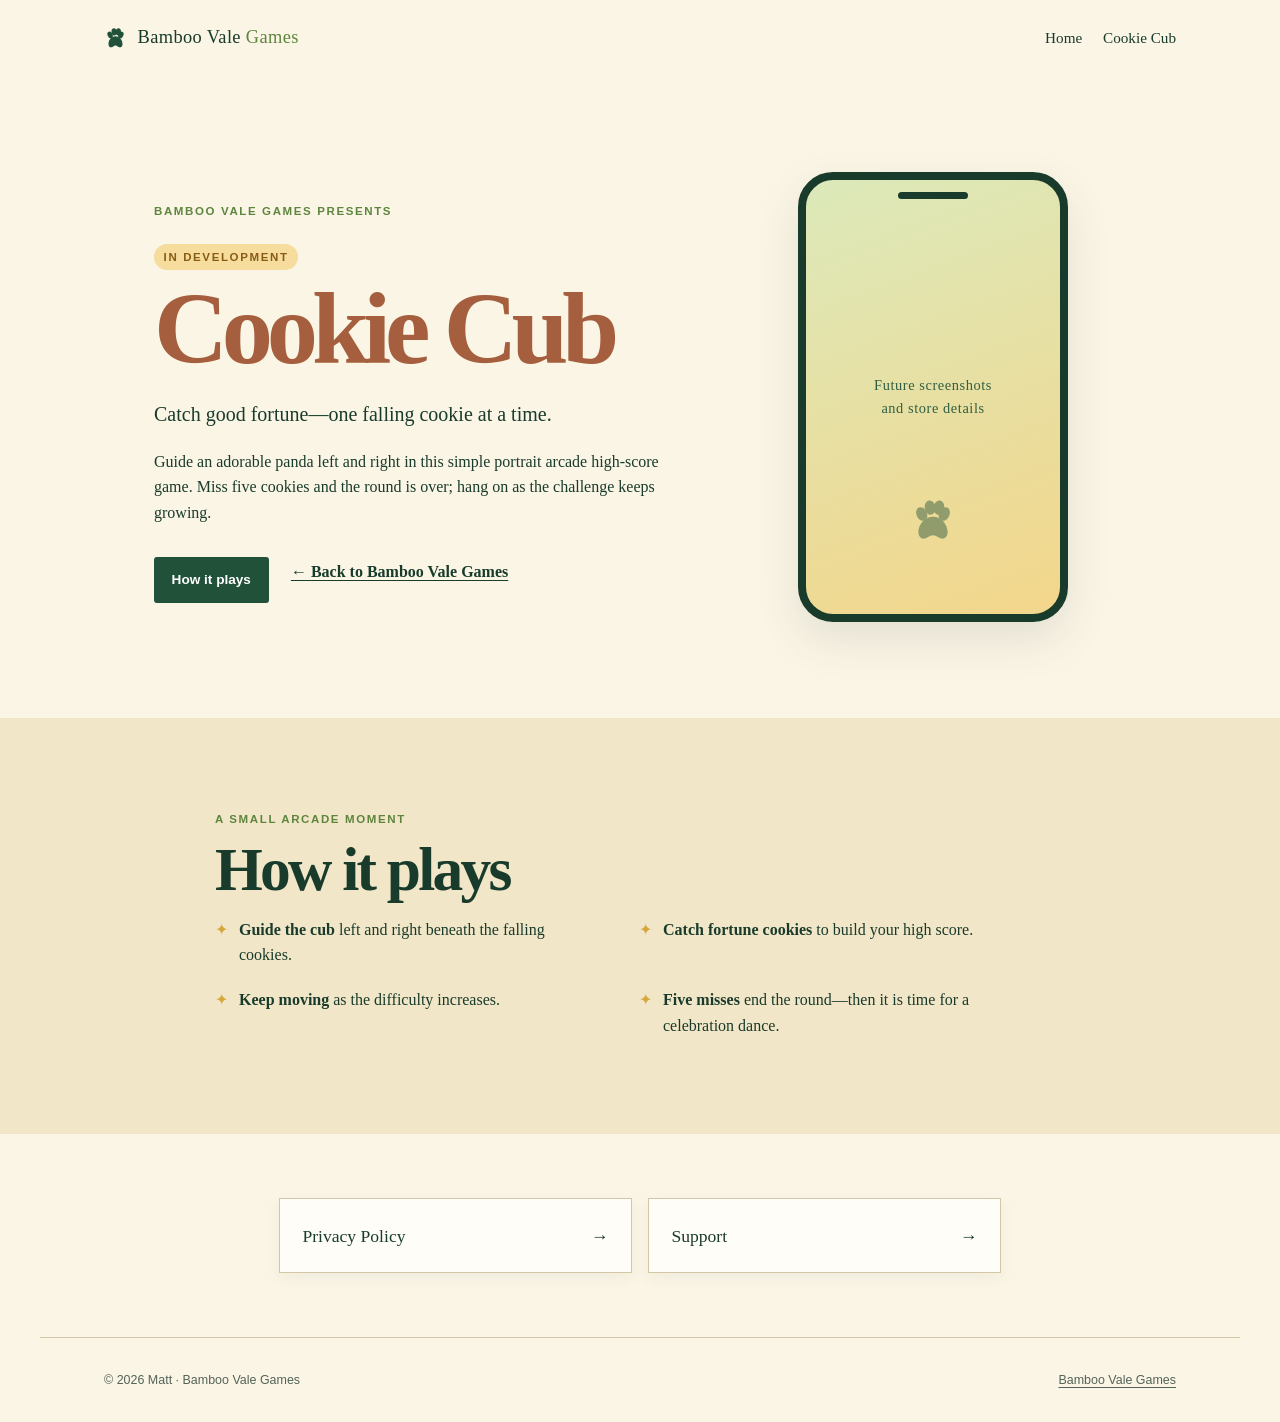
==== cookie-cub/index.html @ 3daa9771 "Build initial Bamboo Vale Games website" ====
<!doctype html><html lang="en"><head><meta charset="utf-8"><meta name="viewport" content="width=device-width, initial-scale=1"><meta name="description" content="Cookie Cub, a simple portrait arcade game in development from Bamboo Vale Games."><title>Cookie Cub | Bamboo Vale Games</title><link rel="stylesheet" href="../styles.css"></head><body><a class="skip-link" href="#main">Skip to content</a><header class="site-header"><a class="brand" href="../index.html" aria-label="Bamboo Vale Games home"><img class="pawmark brand-paw" src="../assets/images/pawprint.svg" alt="" aria-hidden="true"><span>Bamboo Vale <b>Games</b></span></a><nav aria-label="Primary navigation"><a href="../index.html">Home</a><a href="index.html" aria-current="page">Cookie Cub</a></nav></header><main id="main"><section class="game-hero" aria-labelledby="cookie-title"><div><p class="eyebrow">Bamboo Vale Games presents</p><p class="status">In development</p><h1 id="cookie-title">Cookie Cub</h1><p class="lede">Catch good fortune—one falling cookie at a time.</p><p>Guide an adorable panda left and right in this simple portrait arcade high-score game. Miss five cookies and the round is over; hang on as the challenge keeps growing.</p><div class="inline-links"><a class="button" href="#features">How it plays</a><a class="text-link" href="../index.html">← Back to Bamboo Vale Games</a></div></div><div class="phone-placeholder" aria-label="Future Cookie Cub screenshot area"><span>Future screenshots<br>and store details</span><img class="pawmark phone-paw" src="../assets/images/pawprint.svg" alt="" aria-hidden="true"></div></section><section class="features" id="features" aria-labelledby="features-title"><p class="eyebrow">A small arcade moment</p><h2 id="features-title">How it plays</h2><ul><li><strong>Guide the cub</strong> left and right beneath the falling cookies.</li><li><strong>Catch fortune cookies</strong> to build your high score.</li><li><strong>Keep moving</strong> as the difficulty increases.</li><li><strong>Five misses</strong> end the round—then it is time for a celebration dance.</li></ul></section><section class="utility-links" aria-label="Cookie Cub links"><a href="privacy/index.html"><span>Privacy Policy</span><span aria-hidden="true">→</span></a><a href="support/index.html"><span>Support</span><span aria-hidden="true">→</span></a></section></main><footer><p>© 2026 Matt · Bamboo Vale Games</p><a href="../index.html">Bamboo Vale Games</a></footer></body></html>
---- styles.css ----
:root{--ink:#193b2b;--forest:#22513a;--leaf:#5e853e;--moss:#9aad62;--cream:#fbf5e6;--paper:#f2e6c8;--gold:#d6a83b;--clay:#a55f3e;--line:#d4c7a8;--shadow:0 18px 45px #2442291c}*{box-sizing:border-box}html{scroll-behavior:smooth}body{margin:0;background:var(--cream);color:var(--ink);font:16px/1.6 Georgia,'Times New Roman',serif}a{color:inherit;text-decoration-thickness:1px;text-underline-offset:3px}a:hover{color:var(--leaf)}a:focus-visible{outline:3px solid var(--gold);outline-offset:4px;border-radius:2px}.skip-link{position:absolute;top:-4rem;left:1rem;background:var(--ink);color:white;padding:.6rem 1rem;z-index:4}.skip-link:focus{top:1rem}.site-header,footer{max-width:1200px;margin:auto;padding:1.25rem 5vw;display:flex;align-items:center;justify-content:space-between;gap:1rem}.site-header{min-height:76px}.brand{display:flex;align-items:center;gap:.65rem;text-decoration:none;font-size:1.15rem;letter-spacing:.02em;white-space:nowrap}.brand b{font-weight:normal;color:var(--leaf)}.pawmark{display:block;width:1.45rem;height:1.45rem;flex:none}nav{display:flex;gap:1.3rem;font-size:.95rem}nav a{text-decoration:none}.hero{min-height:590px;display:grid;grid-template-columns:1fr 1fr;overflow:hidden;background:linear-gradient(115deg,#f8efd9 45%,#e6d69f);padding-left:max(5vw,calc((100% - 1100px)/2));align-items:center}.hero-copy{padding:4rem 2rem 4rem 0;max-width:570px}.eyebrow,.status{margin:0 0:.65rem;color:var(--leaf);font-family:Arial,sans-serif;font-size:.72rem;font-weight:bold;letter-spacing:.14em;text-transform:uppercase}.status{color:#895c14;background:#f6dd9e;display:inline-block;padding:.23rem .6rem;border-radius:50px}.hero h1,.game-hero h1{font-size:clamp(3.6rem,8vw,6.5rem);line-height:.88;letter-spacing:-.06em;margin:.2rem 0 1.5rem}.hero h1 em{color:var(--leaf);font-weight:normal}.lede{font-size:1.25rem;line-height:1.5;max-width:32rem}.button{display:inline-flex;gap:.6rem;align-items:center;margin-top:1rem;background:var(--forest);color:#fff;text-decoration:none;padding:.75rem 1.1rem;border-radius:3px;font-family:Arial,sans-serif;font-size:.85rem;font-weight:bold}.button:hover{color:white;background:#163a28}.hero-art{height:590px;overflow:hidden;background:#d6e0b4}.hero-art img{display:block;width:100%;height:100%;object-fit:cover;object-position:78% center}.games{max-width:1100px;margin:auto;padding:6.5rem 5vw}.section-heading{max-width:500px;margin-bottom:2.5rem}.section-heading h2,.features h2,.content-page h1{font-size:clamp(2.25rem,4.8vw,4rem);line-height:1;margin:.2rem 0 1rem;letter-spacing:-.045em}.game-card{display:grid;grid-template-columns:minmax(260px,.8fr) 1.2fr;box-shadow:var(--shadow);background:#fffdf7;border:1px solid var(--line);border-radius:7px;overflow:hidden}.cookie-art{min-height:370px;position:relative;overflow:hidden;background:linear-gradient(#c9dcae 60%,#8db06d 60%)}.cookie{position:absolute;left:35%;top:28%;font-size:4.5rem;filter:drop-shadow(0 6px 0 #b47c31);transform:rotate(-15deg)}.cloud{position:absolute;width:115px;height:40px;background:#f8f0d8aa;border-radius:99px}.c1{top:65px;left:-20px}.c2{top:130px;right:-35px}.card-paw{position:absolute;right:20px;bottom:32px;width:2.5rem;height:2.5rem;opacity:.65}.grass{position:absolute;bottom:0;width:100%;height:37%;background:repeating-linear-gradient(73deg,transparent 0 14px,#558545 15px 17px,transparent 18px 32px)}.game-content{padding:2.7rem}.game-content h3{font-size:2.4rem;line-height:1;margin:.8rem 0}.game-intro{font-size:1.18rem}.card-links{display:flex;gap:1.1rem;align-items:center;margin-top:1.7rem;flex-wrap:wrap;font-family:Arial,sans-serif;font-size:.86rem}.text-link{font-weight:bold}.game-hero{max-width:1100px;margin:auto;padding:6rem 5vw;display:grid;grid-template-columns:1.15fr .85fr;gap:4rem;align-items:center}.game-hero h1{color:var(--clay);font-size:clamp(4rem,8vw,6.5rem)}.game-hero p:not(.eyebrow):not(.status){max-width:560px}.inline-links{display:flex;gap:1.4rem;align-items:center;flex-wrap:wrap}.phone-placeholder{margin:auto;width:min(270px,100%);min-height:450px;border:8px solid var(--ink);border-radius:35px;background:linear-gradient(160deg,#dce9ba,#f3d68b);display:flex;align-items:center;justify-content:center;text-align:center;color:#315f43;font-size:.9rem;letter-spacing:.04em;position:relative;box-shadow:var(--shadow)}.phone-placeholder:before{content:"";position:absolute;top:12px;width:70px;height:7px;border-radius:9px;background:var(--ink)}.phone-paw{position:absolute;bottom:70px;width:3rem;height:3rem;opacity:.45}.features{background:var(--paper);padding:5rem max(5vw,calc((100% - 850px)/2))}.features ul{list-style:none;padding:0;display:grid;grid-template-columns:1fr 1fr;gap:1.2rem 3rem;max-width:800px}.features li{padding-left:1.5rem;position:relative}.features li:before{content:'✦';color:var(--gold);position:absolute;left:0}.utility-links{max-width:850px;margin:4rem auto;padding:0 5vw;display:grid;grid-template-columns:1fr 1fr;gap:1rem}.utility-links a{background:#fffdf7;border:1px solid var(--line);padding:1.4rem;display:flex;justify-content:space-between;text-decoration:none;font-size:1.1rem;box-shadow:0 5px 15px #2442290d}.content-page{max-width:820px;margin:auto;padding:6rem 5vw 5rem}.content-page h1{font-size:clamp(3rem,7vw,5rem)}.notice,.policy-space{padding:2rem;margin-top:2rem;border-radius:5px}.notice{background:#edf0d7;border-left:5px solid var(--leaf)}.notice h2,.policy-space h2{margin-top:0;font-size:1.45rem}.policy-space{border:1px dashed var(--moss);background:#fffdf799}.return-links{display:flex;gap:1.4rem;flex-wrap:wrap;margin-top:2.5rem}footer{border-top:1px solid var(--line);font: .78rem/1.4 Arial,sans-serif;color:#526357;justify-content:flex-start;gap:1.25rem;min-height:85px}footer p{margin-right:auto}.footer-paw{width:1.55rem;height:1.55rem;opacity:.55}@media(max-width:720px){.site-header{padding-top:1rem;padding-bottom:1rem}.hero{grid-template-columns:1fr;padding:0}.hero-copy{padding:4.5rem 7vw 3.5rem}.hero-art{height:auto}.hero-art img{height:auto;object-fit:contain;object-position:center}.hero h1{font-size:4rem}.game-card,.game-hero{grid-template-columns:1fr}.game-hero{padding-top:4rem;padding-bottom:4rem;gap:2.5rem}.cookie-art{min-height:260px}.game-content{padding:2rem}.features{padding-top:3.5rem;padding-bottom:3.5rem}.features ul,.utility-links{grid-template-columns:1fr}.phone-placeholder{min-height:390px;width:240px}.content-page{padding-top:4rem}footer{flex-wrap:wrap}.footer-paw{display:none}footer p{width:100%;margin:0}}@media(prefers-reduced-motion:reduce){html{scroll-behavior:auto}}
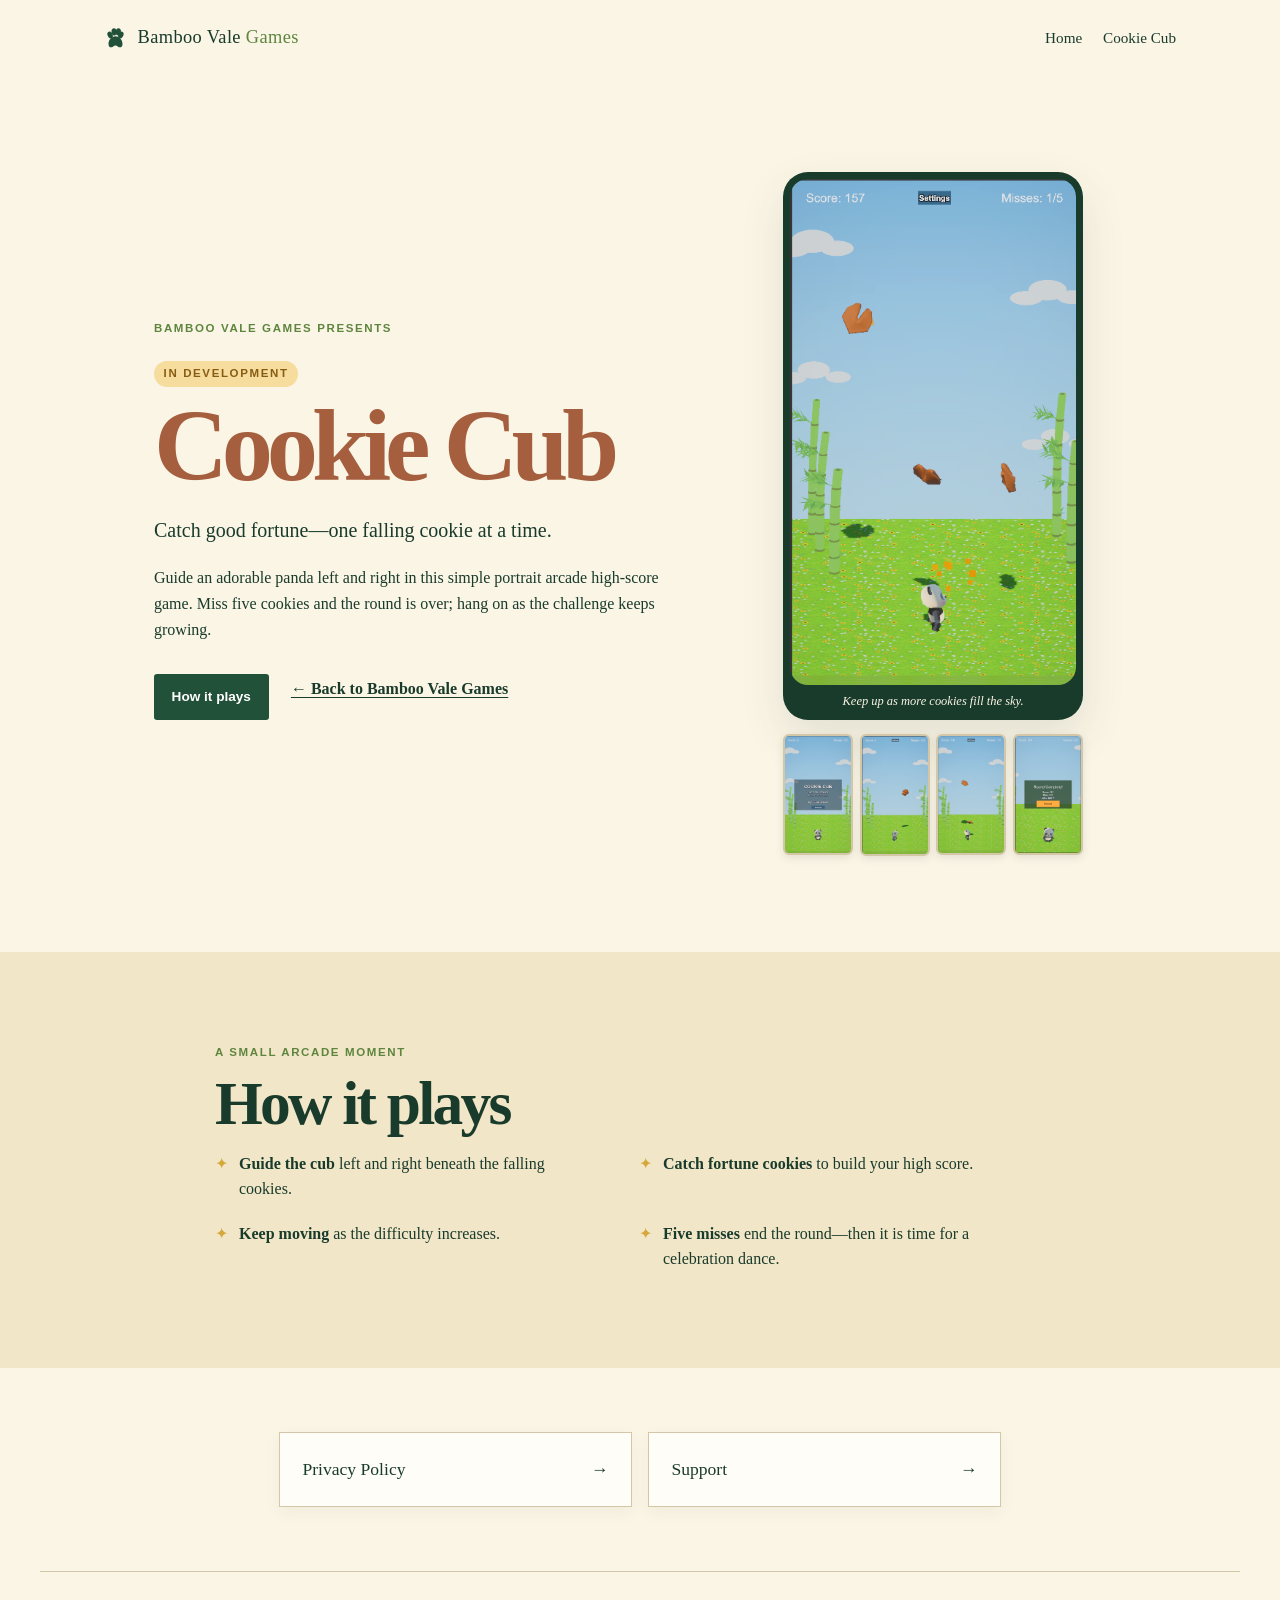
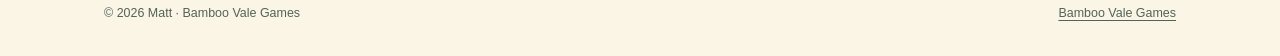
==== commit dc8bf474: "Update Cookie Cub page with gameplay screenshots" ====
--- a/cookie-cub/index.html
+++ b/cookie-cub/index.html
@@ -1 +1 @@
-<!doctype html><html lang="en"><head><meta charset="utf-8"><meta name="viewport" content="width=device-width, initial-scale=1"><meta name="description" content="Cookie Cub, a simple portrait arcade game in development from Bamboo Vale Games."><title>Cookie Cub | Bamboo Vale Games</title><link rel="stylesheet" href="../styles.css"></head><body><a class="skip-link" href="#main">Skip to content</a><header class="site-header"><a class="brand" href="../index.html" aria-label="Bamboo Vale Games home"><img class="pawmark brand-paw" src="../assets/images/pawprint.svg" alt="" aria-hidden="true"><span>Bamboo Vale <b>Games</b></span></a><nav aria-label="Primary navigation"><a href="../index.html">Home</a><a href="index.html" aria-current="page">Cookie Cub</a></nav></header><main id="main"><section class="game-hero" aria-labelledby="cookie-title"><div><p class="eyebrow">Bamboo Vale Games presents</p><p class="status">In development</p><h1 id="cookie-title">Cookie Cub</h1><p class="lede">Catch good fortune—one falling cookie at a time.</p><p>Guide an adorable panda left and right in this simple portrait arcade high-score game. Miss five cookies and the round is over; hang on as the challenge keeps growing.</p><div class="inline-links"><a class="button" href="#features">How it plays</a><a class="text-link" href="../index.html">← Back to Bamboo Vale Games</a></div></div><div class="phone-placeholder" aria-label="Future Cookie Cub screenshot area"><span>Future screenshots<br>and store details</span><img class="pawmark phone-paw" src="../assets/images/pawprint.svg" alt="" aria-hidden="true"></div></section><section class="features" id="features" aria-labelledby="features-title"><p class="eyebrow">A small arcade moment</p><h2 id="features-title">How it plays</h2><ul><li><strong>Guide the cub</strong> left and right beneath the falling cookies.</li><li><strong>Catch fortune cookies</strong> to build your high score.</li><li><strong>Keep moving</strong> as the difficulty increases.</li><li><strong>Five misses</strong> end the round—then it is time for a celebration dance.</li></ul></section><section class="utility-links" aria-label="Cookie Cub links"><a href="privacy/index.html"><span>Privacy Policy</span><span aria-hidden="true">→</span></a><a href="support/index.html"><span>Support</span><span aria-hidden="true">→</span></a></section></main><footer><p>© 2026 Matt · Bamboo Vale Games</p><a href="../index.html">Bamboo Vale Games</a></footer></body></html>+<!doctype html><html lang="en"><head><meta charset="utf-8"><meta name="viewport" content="width=device-width, initial-scale=1"><meta name="description" content="Cookie Cub, a simple portrait arcade game in development from Bamboo Vale Games."><title>Cookie Cub | Bamboo Vale Games</title><link rel="stylesheet" href="../styles.css"></head><body><a class="skip-link" href="#main">Skip to content</a><header class="site-header"><a class="brand" href="../index.html" aria-label="Bamboo Vale Games home"><img class="pawmark brand-paw" src="../assets/images/pawprint.svg" alt="" aria-hidden="true"><span>Bamboo Vale <b>Games</b></span></a><nav aria-label="Primary navigation"><a href="../index.html">Home</a><a href="index.html" aria-current="page">Cookie Cub</a></nav></header><main id="main"><section class="game-hero" aria-labelledby="cookie-title"><div><p class="eyebrow">Bamboo Vale Games presents</p><p class="status">In development</p><h1 id="cookie-title">Cookie Cub</h1><p class="lede">Catch good fortune—one falling cookie at a time.</p><p>Guide an adorable panda left and right in this simple portrait arcade high-score game. Miss five cookies and the round is over; hang on as the challenge keeps growing.</p><div class="inline-links"><a class="button" href="#features">How it plays</a><a class="text-link" href="../index.html">← Back to Bamboo Vale Games</a></div></div><div class="screenshot-showcase" aria-label="Cookie Cub screenshots"><figure class="featured-screenshot"><img src="../assets/images/cookie-cub/featured-gameplay.png" alt="Cookie Cub at score 157, catching several falling fortune cookies" width="391" height="692"><figcaption>Keep up as more cookies fill the sky.</figcaption></figure><div class="screenshot-strip"><img src="../assets/images/cookie-cub/start-screen.png" alt="Cookie Cub start screen with the panda ready beneath the game instructions" width="388" height="690" loading="lazy"><img src="../assets/images/cookie-cub/early-gameplay.png" alt="Early Cookie Cub gameplay with one falling fortune cookie" width="389" height="694" loading="lazy"><img src="../assets/images/cookie-cub/score-100.png" alt="Cookie Cub gameplay at a score of 100" width="389" height="693" loading="lazy"><img src="../assets/images/cookie-cub/round-complete-dance.png" alt="Round Complete screen at score 181 with Cookie Cub celebrating a new best score" width="392" height="695" loading="lazy"></div></div></section><section class="features" id="features" aria-labelledby="features-title"><p class="eyebrow">A small arcade moment</p><h2 id="features-title">How it plays</h2><ul><li><strong>Guide the cub</strong> left and right beneath the falling cookies.</li><li><strong>Catch fortune cookies</strong> to build your high score.</li><li><strong>Keep moving</strong> as the difficulty increases.</li><li><strong>Five misses</strong> end the round—then it is time for a celebration dance.</li></ul></section><section class="utility-links" aria-label="Cookie Cub links"><a href="privacy/index.html"><span>Privacy Policy</span><span aria-hidden="true">→</span></a><a href="support/index.html"><span>Support</span><span aria-hidden="true">→</span></a></section></main><footer><p>© 2026 Matt · Bamboo Vale Games</p><a href="../index.html">Bamboo Vale Games</a></footer></body></html>
--- a/styles.css
+++ b/styles.css
@@ -1 +1 @@
-:root{--ink:#193b2b;--forest:#22513a;--leaf:#5e853e;--moss:#9aad62;--cream:#fbf5e6;--paper:#f2e6c8;--gold:#d6a83b;--clay:#a55f3e;--line:#d4c7a8;--shadow:0 18px 45px #2442291c}*{box-sizing:border-box}html{scroll-behavior:smooth}body{margin:0;background:var(--cream);color:var(--ink);font:16px/1.6 Georgia,'Times New Roman',serif}a{color:inherit;text-decoration-thickness:1px;text-underline-offset:3px}a:hover{color:var(--leaf)}a:focus-visible{outline:3px solid var(--gold);outline-offset:4px;border-radius:2px}.skip-link{position:absolute;top:-4rem;left:1rem;background:var(--ink);color:white;padding:.6rem 1rem;z-index:4}.skip-link:focus{top:1rem}.site-header,footer{max-width:1200px;margin:auto;padding:1.25rem 5vw;display:flex;align-items:center;justify-content:space-between;gap:1rem}.site-header{min-height:76px}.brand{display:flex;align-items:center;gap:.65rem;text-decoration:none;font-size:1.15rem;letter-spacing:.02em;white-space:nowrap}.brand b{font-weight:normal;color:var(--leaf)}.pawmark{display:block;width:1.45rem;height:1.45rem;flex:none}nav{display:flex;gap:1.3rem;font-size:.95rem}nav a{text-decoration:none}.hero{min-height:590px;display:grid;grid-template-columns:1fr 1fr;overflow:hidden;background:linear-gradient(115deg,#f8efd9 45%,#e6d69f);padding-left:max(5vw,calc((100% - 1100px)/2));align-items:center}.hero-copy{padding:4rem 2rem 4rem 0;max-width:570px}.eyebrow,.status{margin:0 0:.65rem;color:var(--leaf);font-family:Arial,sans-serif;font-size:.72rem;font-weight:bold;letter-spacing:.14em;text-transform:uppercase}.status{color:#895c14;background:#f6dd9e;display:inline-block;padding:.23rem .6rem;border-radius:50px}.hero h1,.game-hero h1{font-size:clamp(3.6rem,8vw,6.5rem);line-height:.88;letter-spacing:-.06em;margin:.2rem 0 1.5rem}.hero h1 em{color:var(--leaf);font-weight:normal}.lede{font-size:1.25rem;line-height:1.5;max-width:32rem}.button{display:inline-flex;gap:.6rem;align-items:center;margin-top:1rem;background:var(--forest);color:#fff;text-decoration:none;padding:.75rem 1.1rem;border-radius:3px;font-family:Arial,sans-serif;font-size:.85rem;font-weight:bold}.button:hover{color:white;background:#163a28}.hero-art{height:590px;overflow:hidden;background:#d6e0b4}.hero-art img{display:block;width:100%;height:100%;object-fit:cover;object-position:78% center}.games{max-width:1100px;margin:auto;padding:6.5rem 5vw}.section-heading{max-width:500px;margin-bottom:2.5rem}.section-heading h2,.features h2,.content-page h1{font-size:clamp(2.25rem,4.8vw,4rem);line-height:1;margin:.2rem 0 1rem;letter-spacing:-.045em}.game-card{display:grid;grid-template-columns:minmax(260px,.8fr) 1.2fr;box-shadow:var(--shadow);background:#fffdf7;border:1px solid var(--line);border-radius:7px;overflow:hidden}.cookie-art{min-height:370px;position:relative;overflow:hidden;background:linear-gradient(#c9dcae 60%,#8db06d 60%)}.cookie{position:absolute;left:35%;top:28%;font-size:4.5rem;filter:drop-shadow(0 6px 0 #b47c31);transform:rotate(-15deg)}.cloud{position:absolute;width:115px;height:40px;background:#f8f0d8aa;border-radius:99px}.c1{top:65px;left:-20px}.c2{top:130px;right:-35px}.card-paw{position:absolute;right:20px;bottom:32px;width:2.5rem;height:2.5rem;opacity:.65}.grass{position:absolute;bottom:0;width:100%;height:37%;background:repeating-linear-gradient(73deg,transparent 0 14px,#558545 15px 17px,transparent 18px 32px)}.game-content{padding:2.7rem}.game-content h3{font-size:2.4rem;line-height:1;margin:.8rem 0}.game-intro{font-size:1.18rem}.card-links{display:flex;gap:1.1rem;align-items:center;margin-top:1.7rem;flex-wrap:wrap;font-family:Arial,sans-serif;font-size:.86rem}.text-link{font-weight:bold}.game-hero{max-width:1100px;margin:auto;padding:6rem 5vw;display:grid;grid-template-columns:1.15fr .85fr;gap:4rem;align-items:center}.game-hero h1{color:var(--clay);font-size:clamp(4rem,8vw,6.5rem)}.game-hero p:not(.eyebrow):not(.status){max-width:560px}.inline-links{display:flex;gap:1.4rem;align-items:center;flex-wrap:wrap}.phone-placeholder{margin:auto;width:min(270px,100%);min-height:450px;border:8px solid var(--ink);border-radius:35px;background:linear-gradient(160deg,#dce9ba,#f3d68b);display:flex;align-items:center;justify-content:center;text-align:center;color:#315f43;font-size:.9rem;letter-spacing:.04em;position:relative;box-shadow:var(--shadow)}.phone-placeholder:before{content:"";position:absolute;top:12px;width:70px;height:7px;border-radius:9px;background:var(--ink)}.phone-paw{position:absolute;bottom:70px;width:3rem;height:3rem;opacity:.45}.features{background:var(--paper);padding:5rem max(5vw,calc((100% - 850px)/2))}.features ul{list-style:none;padding:0;display:grid;grid-template-columns:1fr 1fr;gap:1.2rem 3rem;max-width:800px}.features li{padding-left:1.5rem;position:relative}.features li:before{content:'✦';color:var(--gold);position:absolute;left:0}.utility-links{max-width:850px;margin:4rem auto;padding:0 5vw;display:grid;grid-template-columns:1fr 1fr;gap:1rem}.utility-links a{background:#fffdf7;border:1px solid var(--line);padding:1.4rem;display:flex;justify-content:space-between;text-decoration:none;font-size:1.1rem;box-shadow:0 5px 15px #2442290d}.content-page{max-width:820px;margin:auto;padding:6rem 5vw 5rem}.content-page h1{font-size:clamp(3rem,7vw,5rem)}.notice,.policy-space{padding:2rem;margin-top:2rem;border-radius:5px}.notice{background:#edf0d7;border-left:5px solid var(--leaf)}.notice h2,.policy-space h2{margin-top:0;font-size:1.45rem}.policy-space{border:1px dashed var(--moss);background:#fffdf799}.return-links{display:flex;gap:1.4rem;flex-wrap:wrap;margin-top:2.5rem}footer{border-top:1px solid var(--line);font: .78rem/1.4 Arial,sans-serif;color:#526357;justify-content:flex-start;gap:1.25rem;min-height:85px}footer p{margin-right:auto}.footer-paw{width:1.55rem;height:1.55rem;opacity:.55}@media(max-width:720px){.site-header{padding-top:1rem;padding-bottom:1rem}.hero{grid-template-columns:1fr;padding:0}.hero-copy{padding:4.5rem 7vw 3.5rem}.hero-art{height:auto}.hero-art img{height:auto;object-fit:contain;object-position:center}.hero h1{font-size:4rem}.game-card,.game-hero{grid-template-columns:1fr}.game-hero{padding-top:4rem;padding-bottom:4rem;gap:2.5rem}.cookie-art{min-height:260px}.game-content{padding:2rem}.features{padding-top:3.5rem;padding-bottom:3.5rem}.features ul,.utility-links{grid-template-columns:1fr}.phone-placeholder{min-height:390px;width:240px}.content-page{padding-top:4rem}footer{flex-wrap:wrap}.footer-paw{display:none}footer p{width:100%;margin:0}}@media(prefers-reduced-motion:reduce){html{scroll-behavior:auto}}+:root{--ink:#193b2b;--forest:#22513a;--leaf:#5e853e;--moss:#9aad62;--cream:#fbf5e6;--paper:#f2e6c8;--gold:#d6a83b;--clay:#a55f3e;--line:#d4c7a8;--shadow:0 18px 45px #2442291c}*{box-sizing:border-box}html{scroll-behavior:smooth}body{margin:0;background:var(--cream);color:var(--ink);font:16px/1.6 Georgia,'Times New Roman',serif}a{color:inherit;text-decoration-thickness:1px;text-underline-offset:3px}a:hover{color:var(--leaf)}a:focus-visible{outline:3px solid var(--gold);outline-offset:4px;border-radius:2px}.skip-link{position:absolute;top:-4rem;left:1rem;background:var(--ink);color:white;padding:.6rem 1rem;z-index:4}.skip-link:focus{top:1rem}.site-header,footer{max-width:1200px;margin:auto;padding:1.25rem 5vw;display:flex;align-items:center;justify-content:space-between;gap:1rem}.site-header{min-height:76px}.brand{display:flex;align-items:center;gap:.65rem;text-decoration:none;font-size:1.15rem;letter-spacing:.02em;white-space:nowrap}.brand b{font-weight:normal;color:var(--leaf)}.pawmark{display:block;width:1.45rem;height:1.45rem;flex:none}nav{display:flex;gap:1.3rem;font-size:.95rem}nav a{text-decoration:none}.hero{min-height:590px;display:grid;grid-template-columns:1fr 1fr;overflow:hidden;background:linear-gradient(115deg,#f8efd9 45%,#e6d69f);padding-left:max(5vw,calc((100% - 1100px)/2));align-items:center}.hero-copy{padding:4rem 2rem 4rem 0;max-width:570px}.eyebrow,.status{margin:0 0:.65rem;color:var(--leaf);font-family:Arial,sans-serif;font-size:.72rem;font-weight:bold;letter-spacing:.14em;text-transform:uppercase}.status{color:#895c14;background:#f6dd9e;display:inline-block;padding:.23rem .6rem;border-radius:50px}.hero h1,.game-hero h1{font-size:clamp(3.6rem,8vw,6.5rem);line-height:.88;letter-spacing:-.06em;margin:.2rem 0 1.5rem}.hero h1 em{color:var(--leaf);font-weight:normal}.lede{font-size:1.25rem;line-height:1.5;max-width:32rem}.button{display:inline-flex;gap:.6rem;align-items:center;margin-top:1rem;background:var(--forest);color:#fff;text-decoration:none;padding:.75rem 1.1rem;border-radius:3px;font-family:Arial,sans-serif;font-size:.85rem;font-weight:bold}.button:hover{color:white;background:#163a28}.hero-art{height:590px;overflow:hidden;background:#d6e0b4}.hero-art img{display:block;width:100%;height:100%;object-fit:cover;object-position:78% center}.games{max-width:1100px;margin:auto;padding:6.5rem 5vw}.section-heading{max-width:500px;margin-bottom:2.5rem}.section-heading h2,.features h2,.content-page h1{font-size:clamp(2.25rem,4.8vw,4rem);line-height:1;margin:.2rem 0 1rem;letter-spacing:-.045em}.game-card{display:grid;grid-template-columns:minmax(260px,.8fr) 1.2fr;box-shadow:var(--shadow);background:#fffdf7;border:1px solid var(--line);border-radius:7px;overflow:hidden}.cookie-art{min-height:370px;position:relative;overflow:hidden;background:linear-gradient(#c9dcae 60%,#8db06d 60%)}.cookie{position:absolute;left:35%;top:28%;font-size:4.5rem;filter:drop-shadow(0 6px 0 #b47c31);transform:rotate(-15deg)}.cloud{position:absolute;width:115px;height:40px;background:#f8f0d8aa;border-radius:99px}.c1{top:65px;left:-20px}.c2{top:130px;right:-35px}.card-paw{position:absolute;right:20px;bottom:32px;width:2.5rem;height:2.5rem;opacity:.65}.grass{position:absolute;bottom:0;width:100%;height:37%;background:repeating-linear-gradient(73deg,transparent 0 14px,#558545 15px 17px,transparent 18px 32px)}.game-content{padding:2.7rem}.game-content h3{font-size:2.4rem;line-height:1;margin:.8rem 0}.game-intro{font-size:1.18rem}.card-links{display:flex;gap:1.1rem;align-items:center;margin-top:1.7rem;flex-wrap:wrap;font-family:Arial,sans-serif;font-size:.86rem}.text-link{font-weight:bold}.game-hero{max-width:1100px;margin:auto;padding:6rem 5vw;display:grid;grid-template-columns:1.15fr .85fr;gap:4rem;align-items:center}.game-hero h1{color:var(--clay);font-size:clamp(4rem,8vw,6.5rem)}.game-hero p:not(.eyebrow):not(.status){max-width:560px}.inline-links{display:flex;gap:1.4rem;align-items:center;flex-wrap:wrap}.screenshot-showcase{margin:auto;width:min(300px,100%);display:grid;gap:.85rem}.featured-screenshot{margin:0;padding:.45rem;background:var(--ink);border-radius:25px;box-shadow:var(--shadow)}.featured-screenshot img{display:block;width:100%;height:auto;border-radius:18px}.featured-screenshot figcaption{padding:.55rem .5rem .15rem;color:var(--cream);font:italic .78rem/1.35 Georgia,'Times New Roman',serif;text-align:center}.screenshot-strip{display:grid;grid-template-columns:repeat(4,1fr);gap:.4rem}.screenshot-strip img{display:block;width:100%;height:auto;border:2px solid var(--line);border-radius:6px;box-shadow:0 3px 8px #2442291c}.features{background:var(--paper);padding:5rem max(5vw,calc((100% - 850px)/2))}.features ul{list-style:none;padding:0;display:grid;grid-template-columns:1fr 1fr;gap:1.2rem 3rem;max-width:800px}.features li{padding-left:1.5rem;position:relative}.features li:before{content:'✦';color:var(--gold);position:absolute;left:0}.utility-links{max-width:850px;margin:4rem auto;padding:0 5vw;display:grid;grid-template-columns:1fr 1fr;gap:1rem}.utility-links a{background:#fffdf7;border:1px solid var(--line);padding:1.4rem;display:flex;justify-content:space-between;text-decoration:none;font-size:1.1rem;box-shadow:0 5px 15px #2442290d}.content-page{max-width:820px;margin:auto;padding:6rem 5vw 5rem}.content-page h1{font-size:clamp(3rem,7vw,5rem)}.notice,.policy-space{padding:2rem;margin-top:2rem;border-radius:5px}.notice{background:#edf0d7;border-left:5px solid var(--leaf)}.notice h2,.policy-space h2{margin-top:0;font-size:1.45rem}.policy-space{border:1px dashed var(--moss);background:#fffdf799}.return-links{display:flex;gap:1.4rem;flex-wrap:wrap;margin-top:2.5rem}footer{border-top:1px solid var(--line);font: .78rem/1.4 Arial,sans-serif;color:#526357;justify-content:flex-start;gap:1.25rem;min-height:85px}footer p{margin-right:auto}.footer-paw{width:1.55rem;height:1.55rem;opacity:.55}@media(max-width:720px){.site-header{padding-top:1rem;padding-bottom:1rem}.hero{grid-template-columns:1fr;padding:0}.hero-copy{padding:4.5rem 7vw 3.5rem}.hero-art{height:auto}.hero-art img{height:auto;object-fit:contain;object-position:center}.hero h1{font-size:4rem}.game-card,.game-hero{grid-template-columns:1fr}.game-hero{padding-top:4rem;padding-bottom:4rem;gap:2.5rem}.cookie-art{min-height:260px}.game-content{padding:2rem}.features{padding-top:3.5rem;padding-bottom:3.5rem}.features ul,.utility-links{grid-template-columns:1fr}.screenshot-showcase{width:min(260px,100%)}.screenshot-strip{gap:.3rem}.content-page{padding-top:4rem}footer{flex-wrap:wrap}.footer-paw{display:none}footer p{width:100%;margin:0}}@media(prefers-reduced-motion:reduce){html{scroll-behavior:auto}}
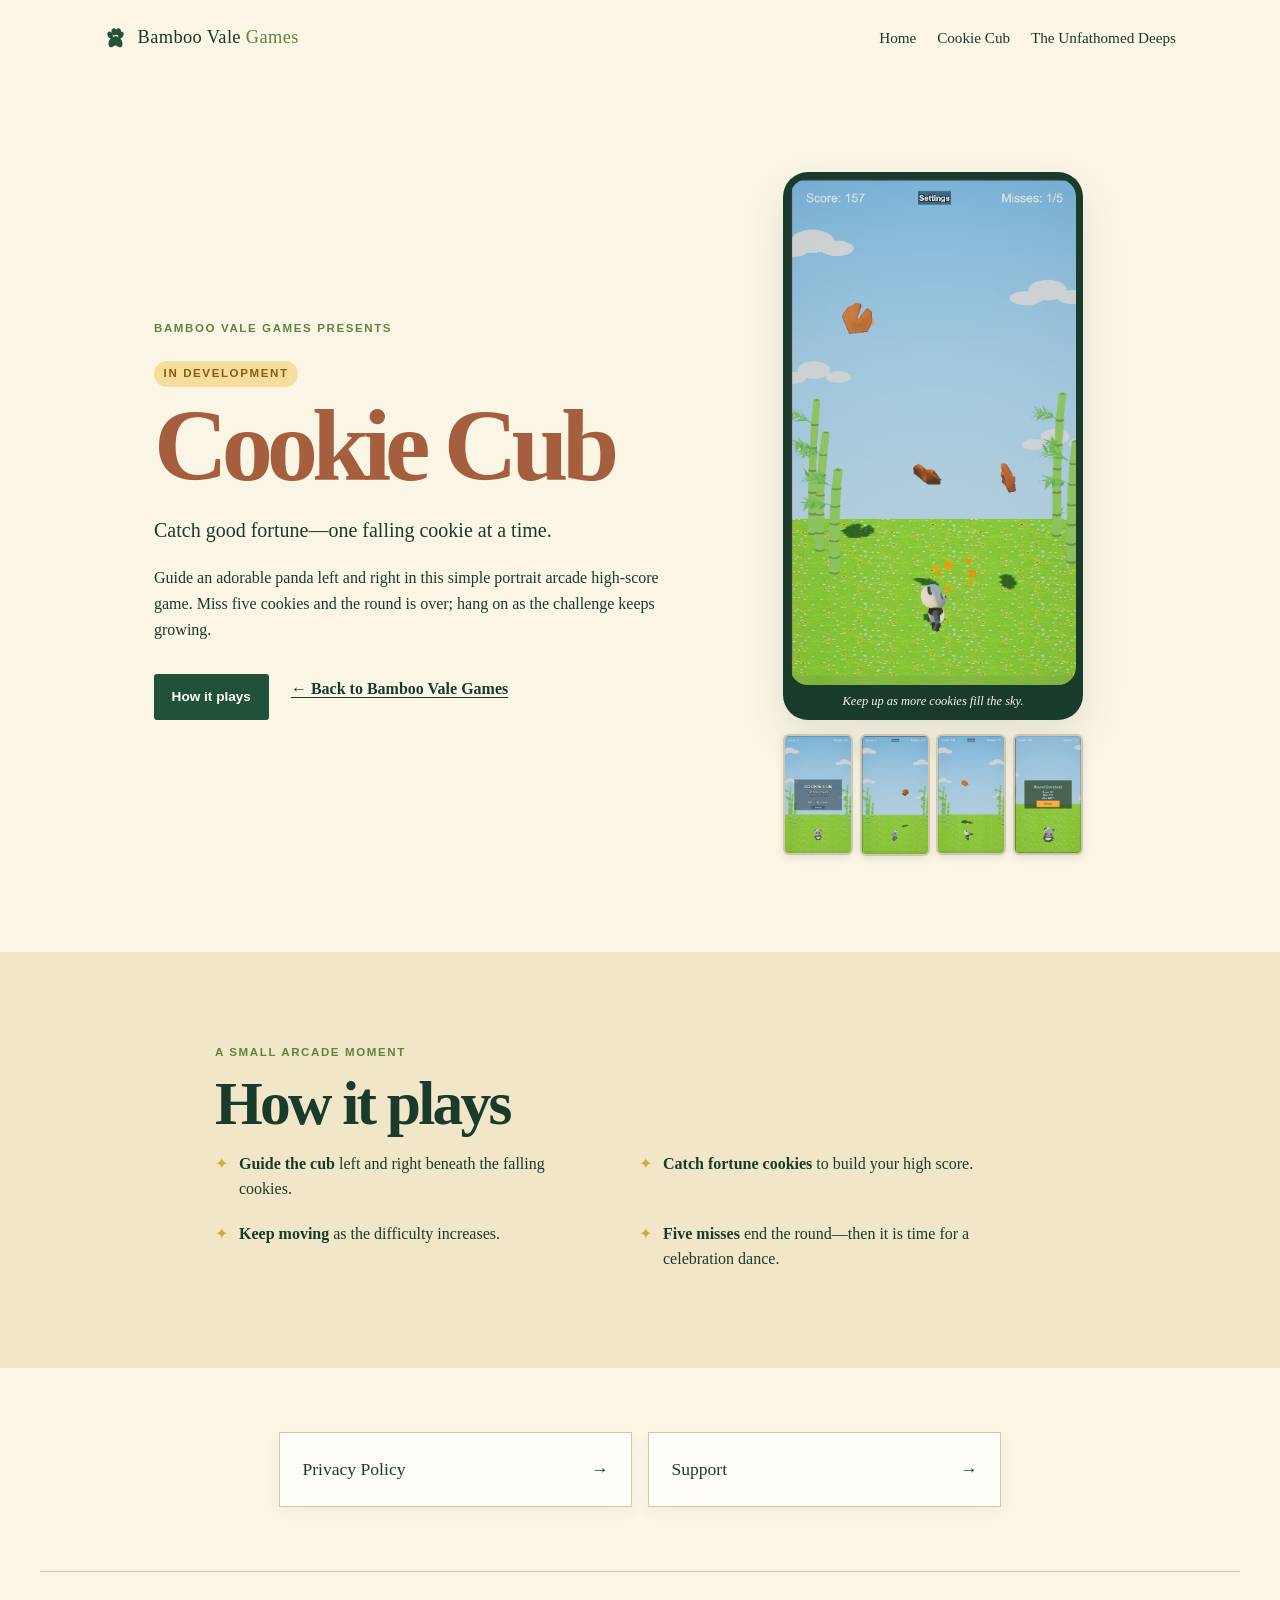
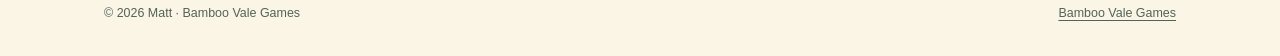
==== commit 5343de30: "Add The Unfathomed Deeps to Bamboo Vale Games website" ====
--- a/cookie-cub/index.html
+++ b/cookie-cub/index.html
@@ -1 +1 @@
-<!doctype html><html lang="en"><head><meta charset="utf-8"><meta name="viewport" content="width=device-width, initial-scale=1"><meta name="description" content="Cookie Cub, a simple portrait arcade game in development from Bamboo Vale Games."><title>Cookie Cub | Bamboo Vale Games</title><link rel="stylesheet" href="../styles.css"></head><body><a class="skip-link" href="#main">Skip to content</a><header class="site-header"><a class="brand" href="../index.html" aria-label="Bamboo Vale Games home"><img class="pawmark brand-paw" src="../assets/images/pawprint.svg" alt="" aria-hidden="true"><span>Bamboo Vale <b>Games</b></span></a><nav aria-label="Primary navigation"><a href="../index.html">Home</a><a href="index.html" aria-current="page">Cookie Cub</a></nav></header><main id="main"><section class="game-hero" aria-labelledby="cookie-title"><div><p class="eyebrow">Bamboo Vale Games presents</p><p class="status">In development</p><h1 id="cookie-title">Cookie Cub</h1><p class="lede">Catch good fortune—one falling cookie at a time.</p><p>Guide an adorable panda left and right in this simple portrait arcade high-score game. Miss five cookies and the round is over; hang on as the challenge keeps growing.</p><div class="inline-links"><a class="button" href="#features">How it plays</a><a class="text-link" href="../index.html">← Back to Bamboo Vale Games</a></div></div><div class="screenshot-showcase" aria-label="Cookie Cub screenshots"><figure class="featured-screenshot"><img src="../assets/images/cookie-cub/featured-gameplay.png" alt="Cookie Cub at score 157, catching several falling fortune cookies" width="391" height="692"><figcaption>Keep up as more cookies fill the sky.</figcaption></figure><div class="screenshot-strip"><img src="../assets/images/cookie-cub/start-screen.png" alt="Cookie Cub start screen with the panda ready beneath the game instructions" width="388" height="690" loading="lazy"><img src="../assets/images/cookie-cub/early-gameplay.png" alt="Early Cookie Cub gameplay with one falling fortune cookie" width="389" height="694" loading="lazy"><img src="../assets/images/cookie-cub/score-100.png" alt="Cookie Cub gameplay at a score of 100" width="389" height="693" loading="lazy"><img src="../assets/images/cookie-cub/round-complete-dance.png" alt="Round Complete screen at score 181 with Cookie Cub celebrating a new best score" width="392" height="695" loading="lazy"></div></div></section><section class="features" id="features" aria-labelledby="features-title"><p class="eyebrow">A small arcade moment</p><h2 id="features-title">How it plays</h2><ul><li><strong>Guide the cub</strong> left and right beneath the falling cookies.</li><li><strong>Catch fortune cookies</strong> to build your high score.</li><li><strong>Keep moving</strong> as the difficulty increases.</li><li><strong>Five misses</strong> end the round—then it is time for a celebration dance.</li></ul></section><section class="utility-links" aria-label="Cookie Cub links"><a href="privacy/index.html"><span>Privacy Policy</span><span aria-hidden="true">→</span></a><a href="support/index.html"><span>Support</span><span aria-hidden="true">→</span></a></section></main><footer><p>© 2026 Matt · Bamboo Vale Games</p><a href="../index.html">Bamboo Vale Games</a></footer></body></html>+<!doctype html><html lang="en"><head><meta charset="utf-8"><meta name="viewport" content="width=device-width, initial-scale=1"><meta name="description" content="Cookie Cub, a simple portrait arcade game in development from Bamboo Vale Games."><title>Cookie Cub | Bamboo Vale Games</title><link rel="stylesheet" href="../styles.css"></head><body><a class="skip-link" href="#main">Skip to content</a><header class="site-header"><a class="brand" href="../index.html" aria-label="Bamboo Vale Games home"><img class="pawmark brand-paw" src="../assets/images/pawprint.svg" alt="" aria-hidden="true"><span>Bamboo Vale <b>Games</b></span></a><nav aria-label="Primary navigation"><a href="../index.html">Home</a><a href="index.html" aria-current="page">Cookie Cub</a><a href="../the-unfathomed-deeps/index.html">The Unfathomed Deeps</a></nav></header><main id="main"><section class="game-hero" aria-labelledby="cookie-title"><div><p class="eyebrow">Bamboo Vale Games presents</p><p class="status">In development</p><h1 id="cookie-title">Cookie Cub</h1><p class="lede">Catch good fortune—one falling cookie at a time.</p><p>Guide an adorable panda left and right in this simple portrait arcade high-score game. Miss five cookies and the round is over; hang on as the challenge keeps growing.</p><div class="inline-links"><a class="button" href="#features">How it plays</a><a class="text-link" href="../index.html">← Back to Bamboo Vale Games</a></div></div><div class="screenshot-showcase" aria-label="Cookie Cub screenshots"><figure class="featured-screenshot"><img src="../assets/images/cookie-cub/featured-gameplay.png" alt="Cookie Cub at score 157, catching several falling fortune cookies" width="391" height="692"><figcaption>Keep up as more cookies fill the sky.</figcaption></figure><div class="screenshot-strip"><img src="../assets/images/cookie-cub/start-screen.png" alt="Cookie Cub start screen with the panda ready beneath the game instructions" width="388" height="690" loading="lazy"><img src="../assets/images/cookie-cub/early-gameplay.png" alt="Early Cookie Cub gameplay with one falling fortune cookie" width="389" height="694" loading="lazy"><img src="../assets/images/cookie-cub/score-100.png" alt="Cookie Cub gameplay at a score of 100" width="389" height="693" loading="lazy"><img src="../assets/images/cookie-cub/round-complete-dance.png" alt="Round Complete screen at score 181 with Cookie Cub celebrating a new best score" width="392" height="695" loading="lazy"></div></div></section><section class="features" id="features" aria-labelledby="features-title"><p class="eyebrow">A small arcade moment</p><h2 id="features-title">How it plays</h2><ul><li><strong>Guide the cub</strong> left and right beneath the falling cookies.</li><li><strong>Catch fortune cookies</strong> to build your high score.</li><li><strong>Keep moving</strong> as the difficulty increases.</li><li><strong>Five misses</strong> end the round—then it is time for a celebration dance.</li></ul></section><section class="utility-links" aria-label="Cookie Cub links"><a href="privacy/index.html"><span>Privacy Policy</span><span aria-hidden="true">→</span></a><a href="support/index.html"><span>Support</span><span aria-hidden="true">→</span></a></section></main><footer><p>© 2026 Matt · Bamboo Vale Games</p><a href="../index.html">Bamboo Vale Games</a></footer></body></html>
--- a/styles.css
+++ b/styles.css
@@ -1 +1 @@
-:root{--ink:#193b2b;--forest:#22513a;--leaf:#5e853e;--moss:#9aad62;--cream:#fbf5e6;--paper:#f2e6c8;--gold:#d6a83b;--clay:#a55f3e;--line:#d4c7a8;--shadow:0 18px 45px #2442291c}*{box-sizing:border-box}html{scroll-behavior:smooth}body{margin:0;background:var(--cream);color:var(--ink);font:16px/1.6 Georgia,'Times New Roman',serif}a{color:inherit;text-decoration-thickness:1px;text-underline-offset:3px}a:hover{color:var(--leaf)}a:focus-visible{outline:3px solid var(--gold);outline-offset:4px;border-radius:2px}.skip-link{position:absolute;top:-4rem;left:1rem;background:var(--ink);color:white;padding:.6rem 1rem;z-index:4}.skip-link:focus{top:1rem}.site-header,footer{max-width:1200px;margin:auto;padding:1.25rem 5vw;display:flex;align-items:center;justify-content:space-between;gap:1rem}.site-header{min-height:76px}.brand{display:flex;align-items:center;gap:.65rem;text-decoration:none;font-size:1.15rem;letter-spacing:.02em;white-space:nowrap}.brand b{font-weight:normal;color:var(--leaf)}.pawmark{display:block;width:1.45rem;height:1.45rem;flex:none}nav{display:flex;gap:1.3rem;font-size:.95rem}nav a{text-decoration:none}.hero{min-height:590px;display:grid;grid-template-columns:1fr 1fr;overflow:hidden;background:linear-gradient(115deg,#f8efd9 45%,#e6d69f);padding-left:max(5vw,calc((100% - 1100px)/2));align-items:center}.hero-copy{padding:4rem 2rem 4rem 0;max-width:570px}.eyebrow,.status{margin:0 0:.65rem;color:var(--leaf);font-family:Arial,sans-serif;font-size:.72rem;font-weight:bold;letter-spacing:.14em;text-transform:uppercase}.status{color:#895c14;background:#f6dd9e;display:inline-block;padding:.23rem .6rem;border-radius:50px}.hero h1,.game-hero h1{font-size:clamp(3.6rem,8vw,6.5rem);line-height:.88;letter-spacing:-.06em;margin:.2rem 0 1.5rem}.hero h1 em{color:var(--leaf);font-weight:normal}.lede{font-size:1.25rem;line-height:1.5;max-width:32rem}.button{display:inline-flex;gap:.6rem;align-items:center;margin-top:1rem;background:var(--forest);color:#fff;text-decoration:none;padding:.75rem 1.1rem;border-radius:3px;font-family:Arial,sans-serif;font-size:.85rem;font-weight:bold}.button:hover{color:white;background:#163a28}.hero-art{height:590px;overflow:hidden;background:#d6e0b4}.hero-art img{display:block;width:100%;height:100%;object-fit:cover;object-position:78% center}.games{max-width:1100px;margin:auto;padding:6.5rem 5vw}.section-heading{max-width:500px;margin-bottom:2.5rem}.section-heading h2,.features h2,.content-page h1{font-size:clamp(2.25rem,4.8vw,4rem);line-height:1;margin:.2rem 0 1rem;letter-spacing:-.045em}.game-card{display:grid;grid-template-columns:minmax(260px,.8fr) 1.2fr;box-shadow:var(--shadow);background:#fffdf7;border:1px solid var(--line);border-radius:7px;overflow:hidden}.cookie-art{min-height:370px;position:relative;overflow:hidden;background:linear-gradient(#c9dcae 60%,#8db06d 60%)}.cookie{position:absolute;left:35%;top:28%;font-size:4.5rem;filter:drop-shadow(0 6px 0 #b47c31);transform:rotate(-15deg)}.cloud{position:absolute;width:115px;height:40px;background:#f8f0d8aa;border-radius:99px}.c1{top:65px;left:-20px}.c2{top:130px;right:-35px}.card-paw{position:absolute;right:20px;bottom:32px;width:2.5rem;height:2.5rem;opacity:.65}.grass{position:absolute;bottom:0;width:100%;height:37%;background:repeating-linear-gradient(73deg,transparent 0 14px,#558545 15px 17px,transparent 18px 32px)}.game-content{padding:2.7rem}.game-content h3{font-size:2.4rem;line-height:1;margin:.8rem 0}.game-intro{font-size:1.18rem}.card-links{display:flex;gap:1.1rem;align-items:center;margin-top:1.7rem;flex-wrap:wrap;font-family:Arial,sans-serif;font-size:.86rem}.text-link{font-weight:bold}.game-hero{max-width:1100px;margin:auto;padding:6rem 5vw;display:grid;grid-template-columns:1.15fr .85fr;gap:4rem;align-items:center}.game-hero h1{color:var(--clay);font-size:clamp(4rem,8vw,6.5rem)}.game-hero p:not(.eyebrow):not(.status){max-width:560px}.inline-links{display:flex;gap:1.4rem;align-items:center;flex-wrap:wrap}.screenshot-showcase{margin:auto;width:min(300px,100%);display:grid;gap:.85rem}.featured-screenshot{margin:0;padding:.45rem;background:var(--ink);border-radius:25px;box-shadow:var(--shadow)}.featured-screenshot img{display:block;width:100%;height:auto;border-radius:18px}.featured-screenshot figcaption{padding:.55rem .5rem .15rem;color:var(--cream);font:italic .78rem/1.35 Georgia,'Times New Roman',serif;text-align:center}.screenshot-strip{display:grid;grid-template-columns:repeat(4,1fr);gap:.4rem}.screenshot-strip img{display:block;width:100%;height:auto;border:2px solid var(--line);border-radius:6px;box-shadow:0 3px 8px #2442291c}.features{background:var(--paper);padding:5rem max(5vw,calc((100% - 850px)/2))}.features ul{list-style:none;padding:0;display:grid;grid-template-columns:1fr 1fr;gap:1.2rem 3rem;max-width:800px}.features li{padding-left:1.5rem;position:relative}.features li:before{content:'✦';color:var(--gold);position:absolute;left:0}.utility-links{max-width:850px;margin:4rem auto;padding:0 5vw;display:grid;grid-template-columns:1fr 1fr;gap:1rem}.utility-links a{background:#fffdf7;border:1px solid var(--line);padding:1.4rem;display:flex;justify-content:space-between;text-decoration:none;font-size:1.1rem;box-shadow:0 5px 15px #2442290d}.content-page{max-width:820px;margin:auto;padding:6rem 5vw 5rem}.content-page h1{font-size:clamp(3rem,7vw,5rem)}.notice,.policy-space{padding:2rem;margin-top:2rem;border-radius:5px}.notice{background:#edf0d7;border-left:5px solid var(--leaf)}.notice h2,.policy-space h2{margin-top:0;font-size:1.45rem}.policy-space{border:1px dashed var(--moss);background:#fffdf799}.return-links{display:flex;gap:1.4rem;flex-wrap:wrap;margin-top:2.5rem}footer{border-top:1px solid var(--line);font: .78rem/1.4 Arial,sans-serif;color:#526357;justify-content:flex-start;gap:1.25rem;min-height:85px}footer p{margin-right:auto}.footer-paw{width:1.55rem;height:1.55rem;opacity:.55}@media(max-width:720px){.site-header{padding-top:1rem;padding-bottom:1rem}.hero{grid-template-columns:1fr;padding:0}.hero-copy{padding:4.5rem 7vw 3.5rem}.hero-art{height:auto}.hero-art img{height:auto;object-fit:contain;object-position:center}.hero h1{font-size:4rem}.game-card,.game-hero{grid-template-columns:1fr}.game-hero{padding-top:4rem;padding-bottom:4rem;gap:2.5rem}.cookie-art{min-height:260px}.game-content{padding:2rem}.features{padding-top:3.5rem;padding-bottom:3.5rem}.features ul,.utility-links{grid-template-columns:1fr}.screenshot-showcase{width:min(260px,100%)}.screenshot-strip{gap:.3rem}.content-page{padding-top:4rem}footer{flex-wrap:wrap}.footer-paw{display:none}footer p{width:100%;margin:0}}@media(prefers-reduced-motion:reduce){html{scroll-behavior:auto}}+:root{--ink:#193b2b;--forest:#22513a;--leaf:#5e853e;--moss:#9aad62;--cream:#fbf5e6;--paper:#f2e6c8;--gold:#d6a83b;--clay:#a55f3e;--line:#d4c7a8;--shadow:0 18px 45px #2442291c}*{box-sizing:border-box}html{scroll-behavior:smooth}body{margin:0;background:var(--cream);color:var(--ink);font:16px/1.6 Georgia,'Times New Roman',serif}a{color:inherit;text-decoration-thickness:1px;text-underline-offset:3px}a:hover{color:var(--leaf)}a:focus-visible{outline:3px solid var(--gold);outline-offset:4px;border-radius:2px}.skip-link{position:absolute;top:-4rem;left:1rem;background:var(--ink);color:white;padding:.6rem 1rem;z-index:4}.skip-link:focus{top:1rem}.site-header,footer{max-width:1200px;margin:auto;padding:1.25rem 5vw;display:flex;align-items:center;justify-content:space-between;gap:1rem}.site-header{min-height:76px}.brand{display:flex;align-items:center;gap:.65rem;text-decoration:none;font-size:1.15rem;letter-spacing:.02em;white-space:nowrap}.brand b{font-weight:normal;color:var(--leaf)}.pawmark{display:block;width:1.45rem;height:1.45rem;flex:none}nav{display:flex;gap:1.3rem;font-size:.95rem;flex-wrap:wrap;justify-content:flex-end}nav a{text-decoration:none}.hero{min-height:590px;display:grid;grid-template-columns:1fr 1fr;overflow:hidden;background:linear-gradient(115deg,#f8efd9 45%,#e6d69f);padding-left:max(5vw,calc((100% - 1100px)/2));align-items:center}.hero-copy{padding:4rem 2rem 4rem 0;max-width:570px}.eyebrow,.status{margin:0 0:.65rem;color:var(--leaf);font-family:Arial,sans-serif;font-size:.72rem;font-weight:bold;letter-spacing:.14em;text-transform:uppercase}.status{color:#895c14;background:#f6dd9e;display:inline-block;padding:.23rem .6rem;border-radius:50px}.hero h1,.game-hero h1{font-size:clamp(3.6rem,8vw,6.5rem);line-height:.88;letter-spacing:-.06em;margin:.2rem 0 1.5rem}.hero h1 em{color:var(--leaf);font-weight:normal}.lede{font-size:1.25rem;line-height:1.5;max-width:32rem}.button{display:inline-flex;gap:.6rem;align-items:center;margin-top:1rem;background:var(--forest);color:#fff;text-decoration:none;padding:.75rem 1.1rem;border-radius:3px;font-family:Arial,sans-serif;font-size:.85rem;font-weight:bold}.button:hover{color:white;background:#163a28}.hero-art{height:590px;overflow:hidden;background:#d6e0b4}.hero-art img{display:block;width:100%;height:100%;object-fit:cover;object-position:78% center}.games{max-width:1100px;margin:auto;padding:6.5rem 5vw}.section-heading{max-width:500px;margin-bottom:2.5rem}.section-heading h2,.features h2,.content-page h1{font-size:clamp(2.25rem,4.8vw,4rem);line-height:1;margin:.2rem 0 1rem;letter-spacing:-.045em}.game-card{display:grid;grid-template-columns:minmax(260px,.8fr) 1.2fr;box-shadow:var(--shadow);background:#fffdf7;border:1px solid var(--line);border-radius:7px;overflow:hidden}.game-card+.game-card{margin-top:2rem}.cookie-art{min-height:370px;position:relative;overflow:hidden;background:linear-gradient(#c9dcae 60%,#8db06d 60%)}.cookie{position:absolute;left:35%;top:28%;font-size:4.5rem;filter:drop-shadow(0 6px 0 #b47c31);transform:rotate(-15deg)}.cloud{position:absolute;width:115px;height:40px;background:#f8f0d8aa;border-radius:99px}.c1{top:65px;left:-20px}.c2{top:130px;right:-35px}.card-paw{position:absolute;right:20px;bottom:32px;width:2.5rem;height:2.5rem;opacity:.65}.grass{position:absolute;bottom:0;width:100%;height:37%;background:repeating-linear-gradient(73deg,transparent 0 14px,#558545 15px 17px,transparent 18px 32px)}.game-content{padding:2.7rem}.game-content h3{font-size:2.4rem;line-height:1;margin:.8rem 0}.game-intro{font-size:1.18rem}.card-links{display:flex;gap:1.1rem;align-items:center;margin-top:1.7rem;flex-wrap:wrap;font-family:Arial,sans-serif;font-size:.86rem}.text-link{font-weight:bold}.game-hero{max-width:1100px;margin:auto;padding:6rem 5vw;display:grid;grid-template-columns:1.15fr .85fr;gap:4rem;align-items:center}.game-hero h1{color:var(--clay);font-size:clamp(4rem,8vw,6.5rem)}.game-hero p:not(.eyebrow):not(.status){max-width:560px}.inline-links{display:flex;gap:1.4rem;align-items:center;flex-wrap:wrap}.screenshot-showcase{margin:auto;width:min(300px,100%);display:grid;gap:.85rem}.featured-screenshot{margin:0;padding:.45rem;background:var(--ink);border-radius:25px;box-shadow:var(--shadow)}.featured-screenshot img{display:block;width:100%;height:auto;border-radius:18px}.featured-screenshot figcaption{padding:.55rem .5rem .15rem;color:var(--cream);font:italic .78rem/1.35 Georgia,'Times New Roman',serif;text-align:center}.screenshot-strip{display:grid;grid-template-columns:repeat(4,1fr);gap:.4rem}.screenshot-strip img{display:block;width:100%;height:auto;border:2px solid var(--line);border-radius:6px;box-shadow:0 3px 8px #2442291c}.features{background:var(--paper);padding:5rem max(5vw,calc((100% - 850px)/2))}.features ul{list-style:none;padding:0;display:grid;grid-template-columns:1fr 1fr;gap:1.2rem 3rem;max-width:800px}.features li{padding-left:1.5rem;position:relative}.features li:before{content:'✦';color:var(--gold);position:absolute;left:0}.utility-links{max-width:850px;margin:4rem auto;padding:0 5vw;display:grid;grid-template-columns:1fr 1fr;gap:1rem}.utility-links a{background:#fffdf7;border:1px solid var(--line);padding:1.4rem;display:flex;justify-content:space-between;text-decoration:none;font-size:1.1rem;box-shadow:0 5px 15px #2442290d}.content-page{max-width:820px;margin:auto;padding:6rem 5vw 5rem}.content-page h1{font-size:clamp(3rem,7vw,5rem)}.notice,.policy-space{padding:2rem;margin-top:2rem;border-radius:5px}.notice{background:#edf0d7;border-left:5px solid var(--leaf)}.notice h2,.policy-space h2{margin-top:0;font-size:1.45rem}.policy-space{border:1px dashed var(--moss);background:#fffdf799}.return-links{display:flex;gap:1.4rem;flex-wrap:wrap;margin-top:2.5rem}.deeps-art{min-height:370px;position:relative;overflow:hidden;background:radial-gradient(circle at 50% 25%,#79927b 0 3%,transparent 20%),linear-gradient(155deg,#173c3c,#0d202d 68%,#07131d)}.deeps-glow{position:absolute;width:220px;height:220px;border-radius:50%;background:#d6a83b33;filter:blur(12px);top:-35px;left:20%}.deeps-arch{position:absolute;width:155px;height:230px;border:12px solid #d6a83b;border-bottom:0;border-radius:90px 90px 0 0;bottom:-1px;left:calc(50% - 77px);box-shadow:0 0 35px #d6a83b66}.deeps-stars{position:absolute;right:16%;top:25%;color:#f5d88c;font-size:1.6rem;word-spacing:1.8rem}.deeps-hero{max-width:1100px;margin:auto;padding:6rem 5vw;display:grid;grid-template-columns:1.15fr .85fr;gap:4rem;align-items:center}.deeps-hero h1{font-size:clamp(3.3rem,7vw,6.3rem);line-height:.88;letter-spacing:-.06em;margin:.5rem 0 1.5rem;color:var(--ink)}.deeps-hero h1 em{color:var(--clay);font-weight:normal}.deeps-hero-art{height:420px;position:relative;overflow:hidden;border-radius:6px;background:linear-gradient(#45636b,#1c3342 50%,#0e202d);box-shadow:var(--shadow)}.deeps-moon{position:absolute;width:105px;height:105px;border-radius:50%;background:#f1d58d;top:52px;right:20%;box-shadow:0 0 35px #f1d58d99}.deeps-ridge{position:absolute;bottom:0;width:125%;height:55%;clip-path:polygon(0 100%,18% 42%,31% 72%,52% 5%,68% 57%,84% 21%,100% 72%,100% 100%);background:#1e3c41}.ridge-two{height:38%;background:#122d39;clip-path:polygon(0 100%,21% 28%,42% 77%,58% 15%,77% 58%,100% 32%,100% 100%)}.deeps-door{position:absolute;bottom:0;left:calc(50% - 43px);width:86px;height:145px;border:6px solid #d6a83b;border-bottom:0;border-radius:48px 48px 0 0;background:#091722;box-shadow:0 0 30px #d6a83b77}.deeps-spark{position:absolute;color:#f6da88;font-size:1.5rem}.s1{left:23%;top:29%}.s2{right:36%;bottom:34%}.deeps-intro,.deeps-browse,.systems-section{max-width:900px;margin:auto;padding:5.5rem 5vw}.deeps-intro{font-size:1.15rem}.deeps-intro h2,.deeps-philosophy h2,.deeps-browse h2,.training-section h2,.systems-section h2{font-size:clamp(2.25rem,4.8vw,4rem);line-height:1;margin:.2rem 0 1rem;letter-spacing:-.045em}.deeps-philosophy{padding:5rem max(5vw,calc((100% - 960px)/2));background:var(--paper);display:grid;grid-template-columns:1fr 1fr;gap:4rem;align-items:center}.philosophy-note{border-left:4px solid var(--gold);padding-left:1.5rem;font-size:1.1rem}.section-lede{max-width:42rem}.browse-grid,.training-grid,.systems-grid{display:grid;grid-template-columns:repeat(2,1fr);gap:1rem 1.3rem;margin-top:2rem}.browse-grid article,.training-grid article,.systems-grid>div{padding:1.3rem;background:#fffdf7;border:1px solid var(--line);border-radius:5px}.browse-grid h3,.training-grid h3,.systems-grid h3{margin:0 0:.3rem;font-size:1.2rem}.browse-grid p,.training-grid p,.systems-grid p{margin:0;font-size:.94rem}.training-section{padding:5.5rem max(5vw,calc((100% - 900px)/2));background:#e8efd4}.systems-section{padding-bottom:6.5rem}footer{border-top:1px solid var(--line);font: .78rem/1.4 Arial,sans-serif;color:#526357;justify-content:flex-start;gap:1.25rem;min-height:85px}footer p{margin-right:auto}.footer-paw{width:1.55rem;height:1.55rem;opacity:.55}@media(max-width:720px){.site-header{padding-top:1rem;padding-bottom:1rem}.hero{grid-template-columns:1fr;padding:0}.hero-copy{padding:4.5rem 7vw 3.5rem}.hero-art{height:auto}.hero-art img{height:auto;object-fit:contain;object-position:center}.hero h1{font-size:4rem}.game-card,.game-hero{grid-template-columns:1fr}.deeps-hero,.deeps-philosophy{grid-template-columns:1fr;gap:2.5rem}.deeps-hero{padding-top:4rem;padding-bottom:4rem}.deeps-hero-art{height:300px}.browse-grid,.training-grid,.systems-grid{grid-template-columns:1fr}.deeps-intro,.deeps-browse,.systems-section{padding-top:3.5rem;padding-bottom:3.5rem}.deeps-philosophy{padding-top:3.5rem;padding-bottom:3.5rem}.game-hero{padding-top:4rem;padding-bottom:4rem;gap:2.5rem}.cookie-art{min-height:260px}.game-content{padding:2rem}.features{padding-top:3.5rem;padding-bottom:3.5rem}.features ul,.utility-links{grid-template-columns:1fr}.screenshot-showcase{width:min(260px,100%)}.screenshot-strip{gap:.3rem}.content-page{padding-top:4rem}footer{flex-wrap:wrap}.footer-paw{display:none}footer p{width:100%;margin:0}}@media(prefers-reduced-motion:reduce){html{scroll-behavior:auto}}
